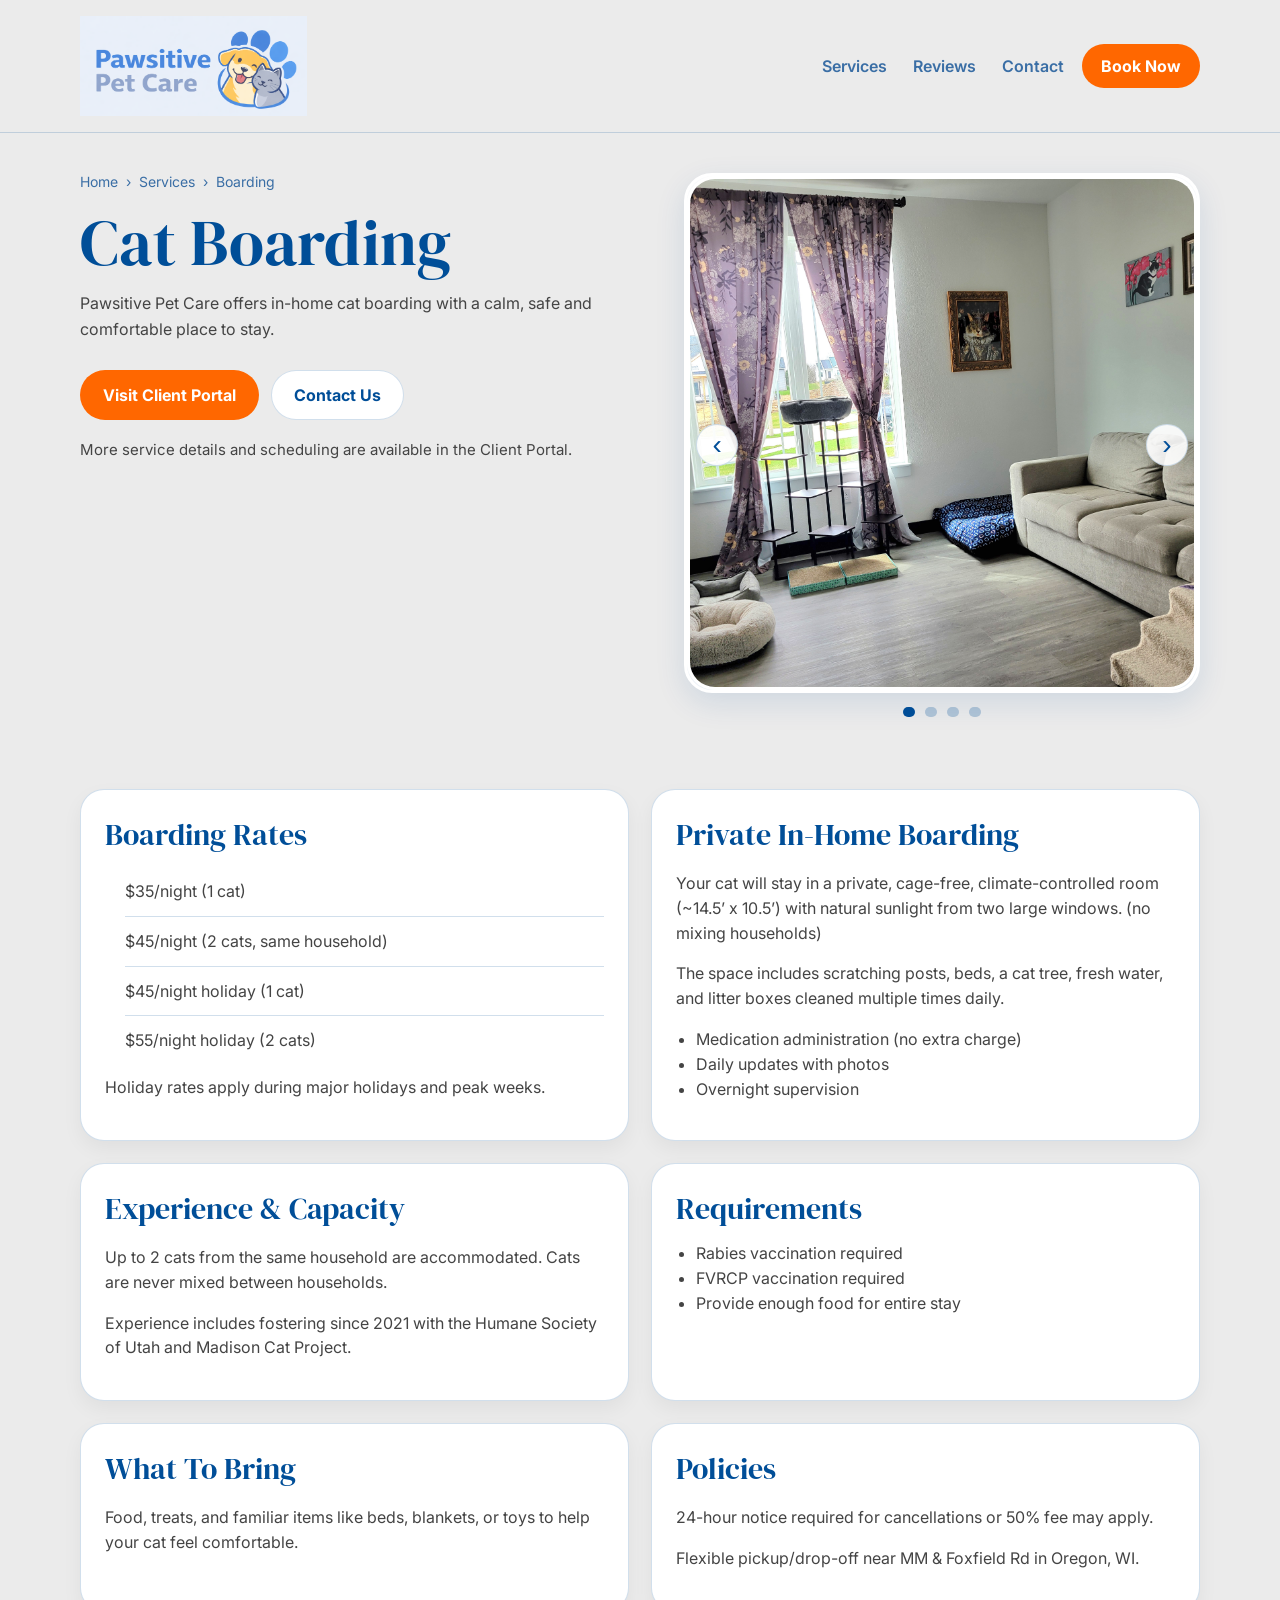
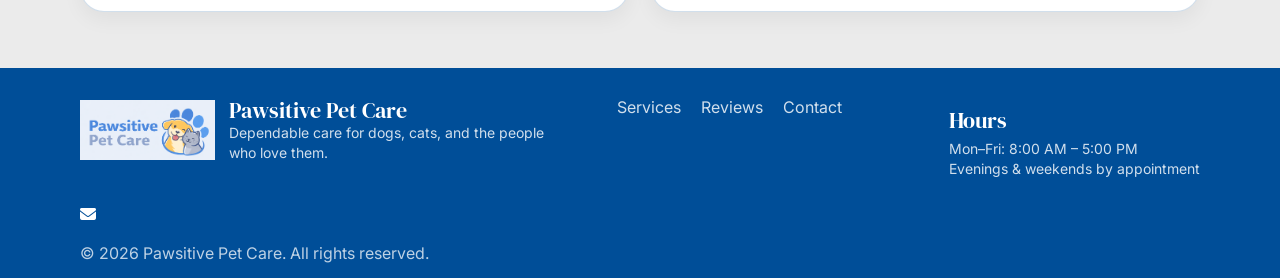
==== cat-boarding.html @ 3afc9ef5 "Update cat-boarding.html" ====
<!doctype html>
<html lang="en" class="no-js">
<head>
  <meta charset="utf-8" />
  <meta name="viewport" content="width=device-width, initial-scale=1" />
  <title>Boarding & Boarding | Pawsitive Pet Care</title>

  <script>
    window.BOOKING_URL = "https://www.timetopet.com/portal/pawsitivepetcarewi";
  </script>

  <meta name="description" content="Cat visits and in-home cat boarding in Oregon, WI. Private, cage-free boarding rooms with attentive care, daily updates, and flexible scheduling." />

  <link rel="preconnect" href="https://fonts.googleapis.com">
  <link rel="preconnect" href="https://fonts.gstatic.com" crossorigin>
  <link href="https://fonts.googleapis.com/css2?family=DM+Serif+Display&family=Inter:wght@400;500;600&display=swap" rel="stylesheet">

  <link rel="stylesheet" href="https://cdnjs.cloudflare.com/ajax/libs/font-awesome/6.5.0/css/all.min.css"/>
  <link rel="stylesheet" href="css/style.css" />
  <link rel="stylesheet" href="css/service-page.css" />
</head>

<body>

  <!-- HEADER -->
  <header class="site-header">
    <div class="container nav">
      <a class="brand" href="/index.html#hero">
        <img src="assets/logo4.png" class="logo" />
      </a>

      <nav class="nav-links">
        <a href="/index.html#services">Services</a>
        <a href="/index.html#reviews">Reviews</a>
        <a href="/index.html#contact">Contact</a>
      </nav>

      <div class="nav-actions">
        <a class="btn btn-primary" href="https://www.timetopet.com/portal/pawsitivepetcarewi" target="_blank">
          Book Now
        </a>
      </div>
    </div>
  </header>

  <!-- HERO -->
  <section class="page-hero">
    <div class="container service-page-grid">

      <div class="service-page-copy">
        <nav class="breadcrumb">
          <a href="/index.html">Home</a>
          <span>›</span>
          <a href="/index.html#services">Services</a>
          <span>›</span>
          <span>Boarding</span>
        </nav>

        <h1>Cat Boarding</h1>

        <p>
          Pawsitive Pet Care offers in-home cat boarding with a calm, safe and comfortable place to stay.
        </p>

        <div class="page-cta">
          <a class="btn btn-primary btn-lg" href="https://www.timetopet.com/portal/pawsitivepetcarewi" target="_blank">
            Visit Client Portal
          </a>
          <a class="btn btn-lg" href="/index.html#contact">
            Contact Us
          </a>
        </div>

        <p class="page-note">
          More service details and scheduling are available in the Client Portal.
        </p>
      </div>

      <div class="service-page-media">
  <div class="service-slider" id="catBoardingSlider">
    <div class="service-slides">
      <img src="assets/boarding1.jpg" alt="Private cat boarding room at Pawsitive Pet Care" class="slide active" />
      <img src="assets/boarding2.jpg" alt="Cat boarding setup with comfortable private space" class="slide" />
      <img src="assets/boarding3.jpg" alt="Cat boarding room with climbing and resting areas" class="slide" />
      <img src="assets/boarding4.jpg" alt="Safe in-home boarding environment for cats" class="slide" />
    </div>

    <button class="slider-btn prev" type="button" aria-label="Previous image">‹</button>
    <button class="slider-btn next" type="button" aria-label="Next image">›</button>

    <div class="slider-dots" aria-label="Gallery navigation">
      <button class="dot active" type="button" aria-label="Show image 1"></button>
      <button class="dot" type="button" aria-label="Show image 2"></button>
      <button class="dot" type="button" aria-label="Show image 3"></button>
      <button class="dot" type="button" aria-label="Show image 4"></button>
    </div>
  </div>
</div>

    </div>
  </section>

  <!-- DETAILS -->
  <section class="section" style="padding-top: 24px;">
    <div class="container">

      <div class="detail-grid">

        <article class="detail-card">
          <h2>Boarding Rates</h2>
          <ul class="price-list">
            <li>$35/night (1 cat)</li>
            <li>$45/night (2 cats, same household)</li>
            <li>$45/night holiday (1 cat)</li>
            <li>$55/night holiday (2 cats)</li>
          </ul>
          <p style="margin-top:10px;">
            Holiday rates apply during major holidays and peak weeks.
          </p>
        </article>

        <article class="detail-card">
          <h2>Private In-Home Boarding</h2>
          <p>
            Your cat will stay in a private, cage-free, climate-controlled room (~14.5’ x 10.5’) with natural sunlight from two large windows. (no mixing households)
          </p>
          <p>
            The space includes scratching posts, beds, a cat tree, fresh water, and litter boxes cleaned multiple times daily.
          </p>
          <ul>
            <li>Medication administration (no extra charge)</li>
            <li>Daily updates with photos</li>
            <li>Overnight supervision</li>
          </ul>
        </article>

        <article class="detail-card">
          <h2>Experience & Capacity</h2>
          <p>
            Up to 2 cats from the same household are accommodated. Cats are never mixed between households.
          </p>
          <p>
            Experience includes fostering since 2021 with the Humane Society of Utah and Madison Cat Project.
          </p>
        </article>

        <article class="detail-card">
          <h2>Requirements</h2>
          <ul>
            <li>Rabies vaccination required</li>
            <li>FVRCP vaccination required</li>
            <li>Provide enough food for entire stay</li>
          </ul>
        </article>

        <article class="detail-card">
          <h2>What To Bring</h2>
          <p>
            Food, treats, and familiar items like beds, blankets, or toys to help your cat feel comfortable.
          </p>
        </article>

        <article class="detail-card">
          <h2>Policies</h2>
          <p>
            24-hour notice required for cancellations or 50% fee may apply.
          </p>
          <p>
            Flexible pickup/drop-off near MM & Foxfield Rd in Oregon, WI.
          </p>
        </article>

      </div>

    </div>
  </section>

  <!-- FOOTER -->
  <footer class="footer">
  <div class="container footer-grid">

    <div class="footer-brand">
      <img src="assets/logo4.png" alt="Logo" class="logo small" />
      <div>
        <div class="footer-title">Pawsitive Pet Care</div>
        <div class="footer-tagline">
          Dependable care for dogs, cats, and the people who love them.
        </div>
      </div>
    </div>

    <div class="footer-links">
      <a href="#services">Services</a>
      <a href="#reviews">Reviews</a>
      <a href="#contact">Contact</a>
    </div>

    <div class="footer-hours">
      <div class="footer-title">Hours</div>
      <div class="footer-tagline">
        Mon–Fri: 8:00 AM – 5:00 PM<br />
        Evenings &amp; weekends by appointment
      </div>
    </div>

    <div class="footer-social">
      <a href="mailto:pawsitivepetcarewi@yahoo.com" aria-label="Email">
        <i class="fa-solid fa-envelope"></i>
      </a>
    </div>

  </div>

  <div class="container footer-bottom">
    <p>&copy; 2026 Pawsitive Pet Care. All rights reserved.</p>
  </div>
</footer>
<script>
  const slider = document.getElementById('catBoardingSlider');

  if (slider) {
    const slides = slider.querySelectorAll('.slide');
    const dots = slider.querySelectorAll('.dot');
    const prevBtn = slider.querySelector('.prev');
    const nextBtn = slider.querySelector('.next');
    let currentIndex = 0;
    let autoRotate;

    function showSlide(index) {
      slides.forEach((slide, i) => {
        slide.classList.toggle('active', i === index);
      });

      dots.forEach((dot, i) => {
        dot.classList.toggle('active', i === index);
      });

      currentIndex = index;
    }

    function nextSlide() {
      const nextIndex = (currentIndex + 1) % slides.length;
      showSlide(nextIndex);
    }

    function prevSlideFn() {
      const prevIndex = (currentIndex - 1 + slides.length) % slides.length;
      showSlide(prevIndex);
    }

    function startAutoRotate() {
      autoRotate = setInterval(nextSlide, 4000);
    }

    function resetAutoRotate() {
      clearInterval(autoRotate);
      startAutoRotate();
    }

    nextBtn.addEventListener('click', () => {
      nextSlide();
      resetAutoRotate();
    });

    prevBtn.addEventListener('click', () => {
      prevSlideFn();
      resetAutoRotate();
    });

    dots.forEach((dot, index) => {
      dot.addEventListener('click', () => {
        showSlide(index);
        resetAutoRotate();
      });
    });

    showSlide(0);
    startAutoRotate();
  }
</script>
</body>
</html>
---- css/style.css ----
:root{
  --bg: #EBEBEB;
  --text: #004E98;
  --muted: #3A6EA5;
  --line: rgba(0,78,152,.18);

  --btn: #FF6700;
  --btnText: #ffffff;

  --green: #EBEBEB;
  --blue: #3A6EA5;
  --lav: #C0C0C0;
  --sand: #ffffff;

  --radius: 28px;
  --radiusImg: 22px;

  --max: 1120px;

  --serif: "DM Serif Display", serif;
  --sans: "Inter", system-ui, -apple-system, Segoe UI, Roboto, Arial, sans-serif;
}

*{ box-sizing: border-box; }
html{ scroll-behavior: smooth; }
body{
  margin:0;
  background: var(--bg);
  color: #1f1f1f;
  font-family: var(--sans);
}

.container{
  width: min(var(--max), calc(100% - 48px));
  margin: 0 auto;
}

a{ color: inherit; }
img{ max-width: 100%; display:block; }

/* Header / Nav */
.site-header{
  position: sticky;
  top:0;
  z-index: 50;
  background: rgba(235,235,235,0.92);
  backdrop-filter: blur(8px);
  border-bottom: 1px solid var(--line);
}
.nav{
  display:flex;
  align-items:center;
  gap: 18px;
  padding: 16px 0;
}
.logo{ height: 100px; width:auto; }
.logo.small{ height: 60px; }

.nav-links{
  margin-left: auto;
  display:flex;
  gap: 26px;
  align-items:center;
}
.nav-links a{
  text-decoration:none;
  color: var(--muted);
  font-weight: 600;
}
.nav-links a.active,
.nav-links a:hover{
  color: var(--text);
  text-decoration: underline;
  text-underline-offset: 6px;
}

.nav-actions{
  display:flex;
  align-items:center;
  gap: 12px;
}
.btn{
  text-decoration:none;
  display:inline-flex;
  align-items:center;
  justify-content:center;
  padding: 11px 18px;
  border-radius: 999px;
  border: 1px solid var(--line);
  background: #ffffff;
  color: var(--text);
  font-weight: 700;
}
.btn-primary{
  background: var(--btn);
  color: var(--btnText);
  border-color: transparent;
}
.btn-primary:hover{
  box-shadow: 0 10px 24px rgba(255,103,0,.25);
}
.btn-lg{ padding: 14px 22px; }

.hamburger{
  display:none;
  margin-left: 6px;
  width: 44px;
  height: 44px;
  border-radius: 999px;
  border: 1px solid var(--line);
  background: #ffffff;
}
.hamburger span{
  display:block;
  width: 18px;
  height: 2px;
  background: var(--text);
  margin: 4px auto;
}

/* Mobile menu */
.mobile-menu{
  padding: 10px 0 18px;
  display:flex;
  gap: 10px;
  flex-direction: column;
}
.mobile-menu[hidden]{
  display: none !important;
}
.mobile-menu a{
  text-decoration:none;
  padding: 10px 0;
  border-bottom: 1px solid var(--line);
  color: var(--text);
}
.mobile-menu a.btn{
  border-bottom: none;
  padding: 11px 18px;
  width: fit-content;
}

/* Hero */
.hero{
  padding: 40px 0 12px;
}
.hero-grid{
  display:grid;
  grid-template-columns: 1.2fr 1fr;
  gap: 34px;
  align-items:center;
}
.hero-copy h1{
  font-family: var(--serif);
  font-weight: 400;
  letter-spacing: .5px;
  font-size: clamp(30px, 3.6vw, 50px);
  line-height: 1.05;
  margin: 0 0 16px;
  color: var(--text);
}
.hero-sub{
  max-width: 52ch;
  color: #444;
  font-size: 16px;
  margin: 0 0 20px;
}
.trust{
  margin: 22px 0 0;
  color: var(--muted);
  font-size: 14px;
}
.hero-media img{
  border-radius: var(--radius);
  width: 100%;
  height: auto;            /* let image size naturally */
  object-fit: contain;     /* NEVER crop */
  box-shadow: 0 10px 30px rgba(0,78,152,.12);
  border: 3px solid #ffffff;
}

/* Sections */
.section{
  padding: 56px 0;
}
.section-title{
  font-family: var(--serif);
  font-weight: 400;
  text-align:center;
  font-size: clamp(34px, 4vw, 56px);
  margin: 0 0 26px;
  color: var(--text);
}
.section-subtitle{
  text-align:center;
  margin: -10px auto 34px;
  max-width: 60ch;
  color: #4e4e4e;
}

.card-grid{
  display:grid;
  gap: 22px;
}
.card-grid-3{ grid-template-columns: repeat(3, minmax(0, 1fr)); }
.card-grid-4{ grid-template-columns: repeat(4, minmax(0, 1fr)); }

.card{
  border-radius: var(--radius);
  padding: 26px;
  min-height: 320px;
  display:flex;
  flex-direction: column;
  gap: 12px;
  border: 1px solid rgba(0,78,152,.10);
  box-shadow: 0 8px 20px rgba(0,0,0,.05);
}
.card-img{
  border-radius: var(--radiusImg);
  width: 100%;
  height: 210px;
  object-fit: cover;
  margin-bottom: 6px;
}
.card h3{
  font-family: var(--serif);
  font-weight: 400;
  font-size: 28px;
  margin: 0;
  color: var(--text);
}
.card p{
  margin: 0;
  color: #444;
  line-height: 1.45;
}

/* Updated card colors: same class names, better tinting */
.pastel-green{ background: #F4F1E8; }     /* warm light neutral */
.pastel-blue{ background: #E7F0FA; }      /* soft blue */
.pastel-lavender{ background: #E8E3F4; }  /* soft blue-gray/lavender */
.pastel-sand{ background: #3A6EA5; }      /* bold accent card */

.pastel-sand h3,
.pastel-sand p{
  color: #ffffff;
}

/* Features */
.feature-top{
  height: 210px;
  display:flex;
  align-items:center;
  justify-content:center;
}
.feature-img{
  width: 100%;
  height: 210px;
  object-fit: cover;
  border-radius: var(--radiusImg);
}

/* Reviews */
.review{ min-height: 220px; }
.review-head{
  display:flex;
  align-items:center;
  gap: 14px;
}
.avatar{
  width: 56px;
  height: 56px;
  border-radius: 999px;
  border: 2px solid rgba(0,78,152,.25);
  object-fit: cover;
}
.review-text{ margin-top: 6px; }

/* Contact */
.section-book{ 
  padding-bottom: 70px;
}
.contact-grid{
  display:grid;
  grid-template-columns: repeat(3, minmax(0, 1fr));
  gap: 18px;
  margin-top: 22px;
}
.contact-tile{
  background: #ffffff;
  border: 1px solid var(--line);
  border-radius: 18px;
  padding: 26px;
  text-align:center;
}
.contact-tile h3{
  letter-spacing: .06em;
  font-size: 14px;
  margin: 0 0 10px;
  color: var(--text);
}
.contact-tile a,
.contact-tile p{
  color: var(--muted);
  margin: 0;
  text-decoration:none;
}

/* Footer */
.footer{
  border-top: 1px solid var(--line);
  padding: 28px 0 14px;
  background: #004E98;
  color: #ffffff;
}

.footer-grid{
  display: grid;
  grid-template-columns: 1.6fr 1fr 1fr;
  gap: 24px;
  align-items: start;
}

.footer-brand{
  display: flex;
  align-items: center;
  gap: 14px;
  min-width: 0;
}

.footer-brand .logo.small{
  width: 135px;
  height: auto;
  flex-shrink: 0;
}

.footer-brand > div{
  min-width: 0;
}

.footer-title{
  font-family: var(--serif);
  font-size: 22px;
  line-height: 1.2;
}

.footer-tagline{
  color: rgba(255,255,255,.82);
  font-size: 14px;
  line-height: 1.45;
}

.footer-links{
  display: flex;
  justify-content: center;
  align-items: flex-start;
  gap: 20px;
  flex-wrap: wrap;
}

.footer-links a{
  text-decoration: none;
  color: rgba(255,255,255,.82);
}

.footer-links a:hover{
  color: #ffffff;
  text-decoration: underline;
  text-underline-offset: 6px;
}

.footer-hours{
  justify-self: end;
  text-align: left;
}

.footer-hours .footer-title{
  margin-bottom: 6px;
}

.footer-bottom{
  padding-top: 18px;
  color: rgba(255,255,255,.74);
}

.footer-bottom p{
  margin: 0;
  line-height: 1.4;
}

/* Responsive */
@media (max-width: 980px){
  .hero-grid{ grid-template-columns: 1fr; }
  .hero-media img{ aspect-ratio: 16/10; }
  .card-grid-4{ grid-template-columns: repeat(2, minmax(0, 1fr)); }
  .card-grid-3{ grid-template-columns: 1fr; }

  .footer-grid{
    grid-template-columns: 1fr;
    gap: 20px;
    text-align: left;
  }

  .footer-brand{
    justify-content: flex-start;
    align-items: flex-start;
  }

  .footer-links{
    justify-content: flex-start;
  }

  .footer-hours{
    justify-self: start;
    text-align: left;
  }
}

@media (max-width: 760px){
  .nav-links{ display:none; }
  .hamburger{ display:block; margin-left:auto; }
  .nav-actions{ display:none; }
  .contact-grid{ grid-template-columns: 1fr; }

  .footer{
    padding: 24px 0 14px;
  }

  .footer-brand{
    gap: 12px;
  }

  .footer-brand .logo.small{
    width: 110px;
  }

  .footer-title{
    font-size: 20px;
  }

  .footer-tagline{
    font-size: 15px;
  }

  .footer-links{
    gap: 16px;
  }
}

/* =========================
   Motion: reveal on scroll
   ========================= */
.reveal {
  opacity: 0;
  transform: translateY(18px);
  transition: opacity 700ms ease, transform 700ms ease;
  transition-delay: var(--delay, 0ms);
  will-change: opacity, transform;
}

.reveal.is-visible {
  opacity: 1;
  transform: translateY(0);
}

/* Variations */
.reveal--left { transform: translateX(-18px); }
.reveal--right { transform: translateX(18px); }
.reveal--scale { transform: scale(0.98); }

.reveal--left.is-visible,
.reveal--right.is-visible,
.reveal--scale.is-visible {
  transform: none;
}

/* Hero entrance */
.hero-animate {
  opacity: 0;
  transform: translateY(14px);
  animation: heroIn 700ms ease forwards;
}

.hero-animate.delay-1 { animation-delay: 120ms; }
.hero-animate.delay-2 { animation-delay: 220ms; }
.hero-animate.delay-3 { animation-delay: 320ms; }

@keyframes heroIn {
  to { opacity: 1; transform: translateY(0); }
}

/* Micro-interactions */
.btn, .card, .footer-social a {
  transition: transform 180ms ease, box-shadow 180ms ease, border-color 180ms ease;
}

.btn:hover { transform: translateY(-2px); }

.card:hover {
  transform: translateY(-4px);
  box-shadow: 0 16px 36px rgba(0,78,152,.10);
}

/* Subtle image zoom on hover */
.card-img, .feature-img, .hero-media img {
  transition: transform 300ms ease;
}
.card:hover .card-img,
.card:hover .feature-img {
  transform: scale(1.02);
}

/* Safety: if JS doesn't run, don't hide content forever */
html.no-js .reveal {
  opacity: 1;
  transform: none;
}

/* Respect reduced motion */
@media (prefers-reduced-motion: reduce) {
  html { scroll-behavior: auto; }
  .reveal, .hero-animate, .btn, .card, .card-img, .feature-img, .hero-media img {
    transition: none !important;
    animation: none !important;
    transform: none !important;
    opacity: 1 !important;
  }
}
.contact-form{
  margin-top: 28px;
  background: #ffffff;
  border: 1px solid var(--line);
  border-radius: 24px;
  padding: 28px;
  box-shadow: 0 8px 20px rgba(0,0,0,.05);
}

.form-row{
  display:grid;
  grid-template-columns: repeat(2, minmax(0, 1fr));
  gap: 18px;
  margin-bottom: 18px;
}

.form-field{
  display:flex;
  flex-direction: column;
  gap: 8px;
}

.form-field label{
  font-weight: 600;
  color: var(--text);
}

.form-field input,
.form-field select,
.form-field textarea{
  width: 100%;
  border: 1px solid var(--line);
  border-radius: 16px;
  padding: 14px 16px;
  font: inherit;
  background: #ffffff;
  color: #1f1f1f;
}

.form-field textarea{
  resize: vertical;
}

@media (max-width: 760px){
  .form-row{
    grid-template-columns: 1fr;
  }
}
.contact-tile a.btn{
  color: #ffffff;
}
.footer-hours {
  margin-top: 10px;
}
---- css/service-page.css ----
.page-hero{
  padding: 40px 0 20px;
}

.breadcrumb{
  display:flex;
  flex-wrap:wrap;
  gap:8px;
  align-items:center;
  color: var(--muted);
  font-size: 14px;
  margin-bottom: 20px;
}

.breadcrumb a{
  text-decoration:none;
  color: var(--muted);
}

.breadcrumb a:hover{
  color: var(--text);
  text-decoration: underline;
  text-underline-offset: 4px;
}

.service-page-grid{
  display:grid;
  grid-template-columns: 1.05fr .95fr;
  gap: 34px;
  align-items:start;
}

.service-page-copy h1{
  font-family: var(--serif);
  font-weight: 400;
  letter-spacing: .3px;
  font-size: clamp(38px, 5vw, 64px);
  line-height: 1.02;
  margin: 0 0 16px;
  color: var(--text);
}

.service-page-copy p{
  color:#444;
  line-height:1.6;
}

.service-page-media img{
  width:100%;
  border-radius: var(--radius);
  object-fit: cover;
  box-shadow: 0 10px 30px rgba(0,78,152,.12);
  border: 3px solid #ffffff;
}

.detail-grid{
  display:grid;
  grid-template-columns: repeat(2, minmax(0, 1fr));
  gap: 22px;
  margin-top: 28px;
}

.detail-card{
  background:#ffffff;
  border:1px solid var(--line);
  border-radius: 24px;
  padding: 24px;
  box-shadow: 0 8px 20px rgba(0,0,0,.05);
}

.detail-card h2{
  font-family: var(--serif);
  font-weight: 400;
  font-size: 30px;
  margin: 0 0 12px;
  color: var(--text);
}

.detail-card p,
.detail-card li{
  color:#444;
  line-height:1.55;
}

.detail-card ul{
  margin: 12px 0 0;
  padding-left: 20px;
}

.price-list{
  margin: 0;
  padding: 0;
  list-style: none;
}

.price-list li{
  padding: 12px 0;
  border-bottom: 1px solid var(--line);
}

.price-list li:last-child{
  border-bottom: none;
}

.page-cta{
  margin-top: 28px;
  display:flex;
  flex-wrap:wrap;
  gap: 12px;
  align-items:center;
}

.page-note{
  margin-top: 18px;
  color: var(--muted);
  font-size: 15px;
}

@media (max-width: 980px){
  .service-page-grid,
  .detail-grid{
    grid-template-columns: 1fr;
  }
}
.service-inline-image{
  margin-top: 22px;
}

.service-inline-image img{
  width: 100%;
  border-radius: var(--radius);
  object-fit: cover;
  box-shadow: 0 10px 30px rgba(0,78,152,.12);
  border: 3px solid #ffffff;
}
.service-slider{
  position: relative;
  width: 100%;
}

.service-slides{
  position: relative;
  width: 100%;
  aspect-ratio: 4 / 5;
  max-height: 520px;
  overflow: hidden;
  border-radius: var(--radius);
  box-shadow: 0 10px 30px rgba(0,78,152,.12);
  border: 3px solid #ffffff;
  background: #ffffff;
}

.service-slides .slide{
  position: absolute;
  inset: 0;
  width: 100%;
  height: 100%;
  object-fit: cover;
  opacity: 0;
  transition: opacity 300ms ease;
}

.service-slides .slide.active{
  opacity: 1;
}

.slider-btn{
  position: absolute;
  top: 50%;
  transform: translateY(-50%);
  width: 42px;
  height: 42px;
  border: 1px solid var(--line);
  border-radius: 999px;
  background: rgba(255,255,255,.9);
  color: var(--text);
  font-size: 28px;
  line-height: 1;
  display: grid;
  place-items: center;
  cursor: pointer;
  z-index: 2;
}

.slider-btn.prev{ left: 12px; }
.slider-btn.next{ right: 12px; }

.slider-dots{
  display: flex;
  justify-content: center;
  gap: 10px;
  margin-top: 14px;
}

.slider-dots .dot{
  width: 10px;
  height: 10px;
  border-radius: 999px;
  border: none;
  background: rgba(0,78,152,.25);
  cursor: pointer;
}

.slider-dots .dot.active{
  background: var(--text);
}

@media (prefers-reduced-motion: reduce){
  .service-slides .slide{
    transition: none;
  }
}
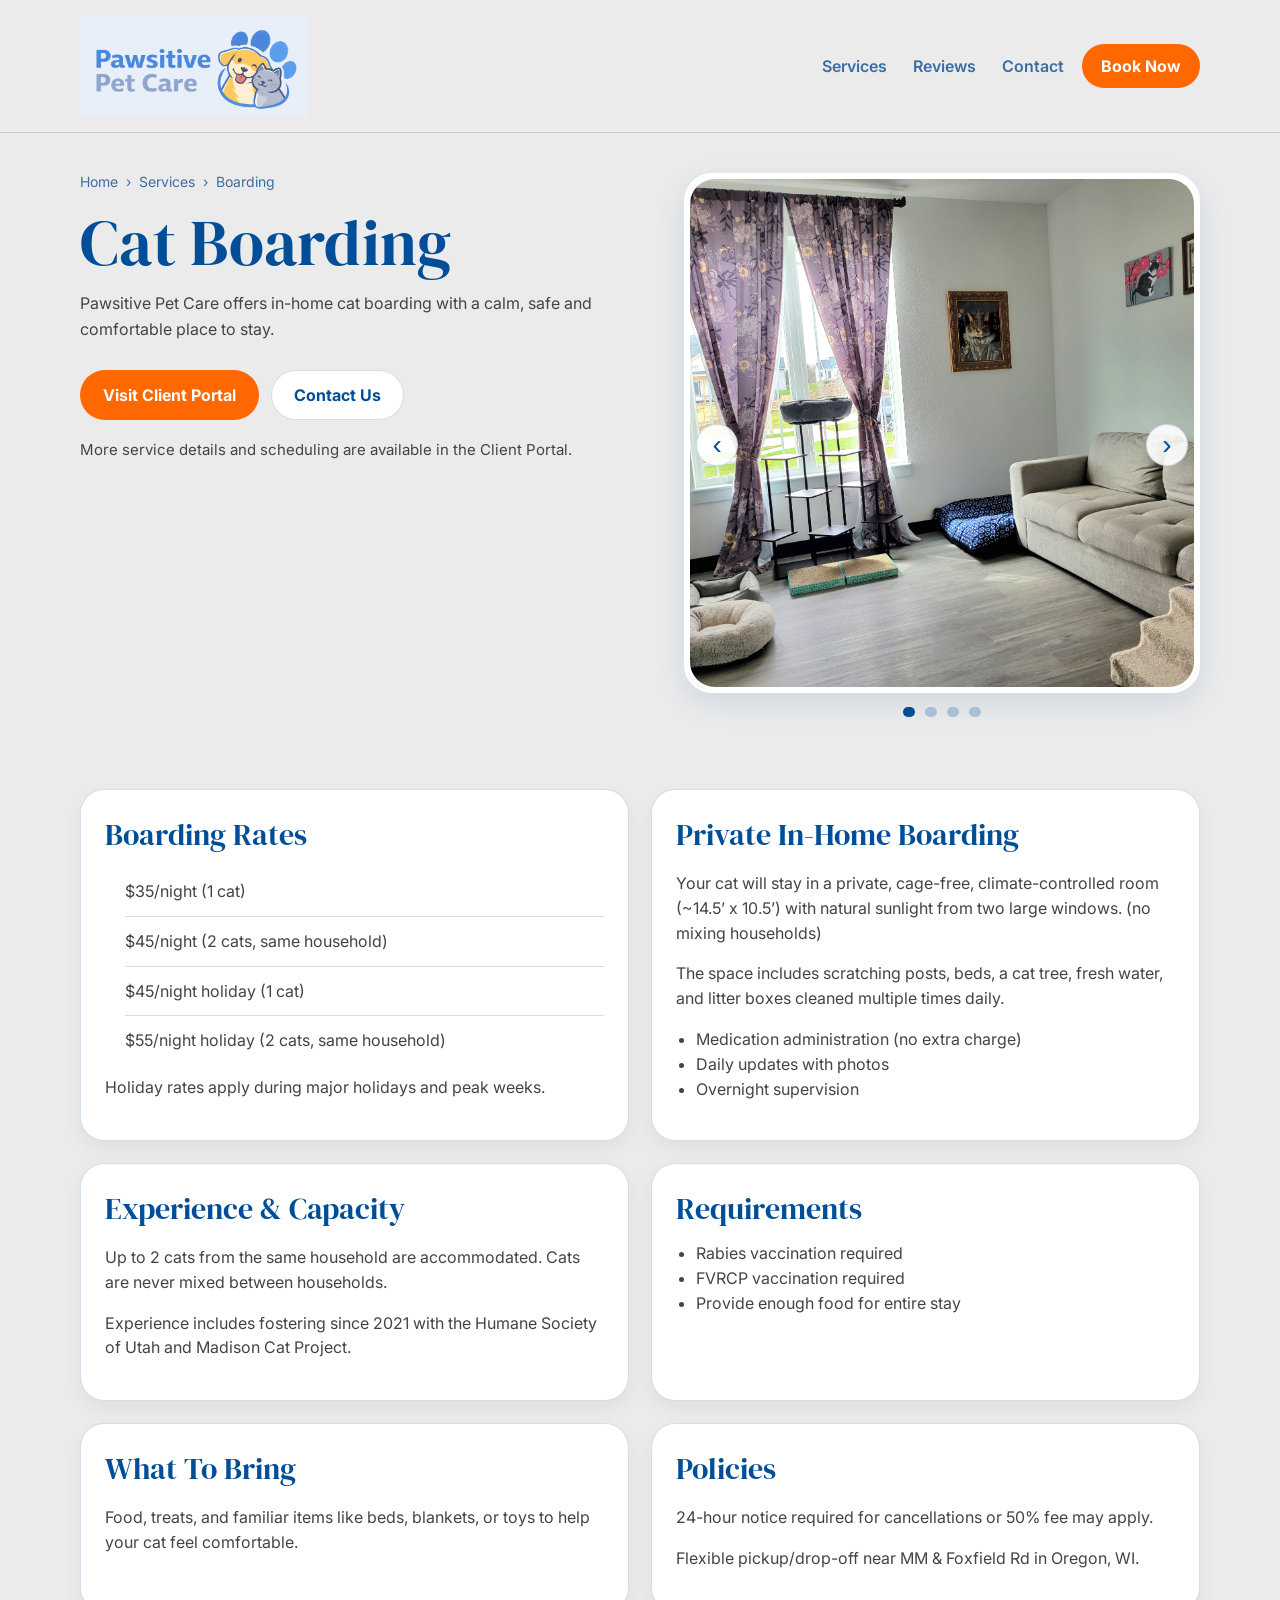
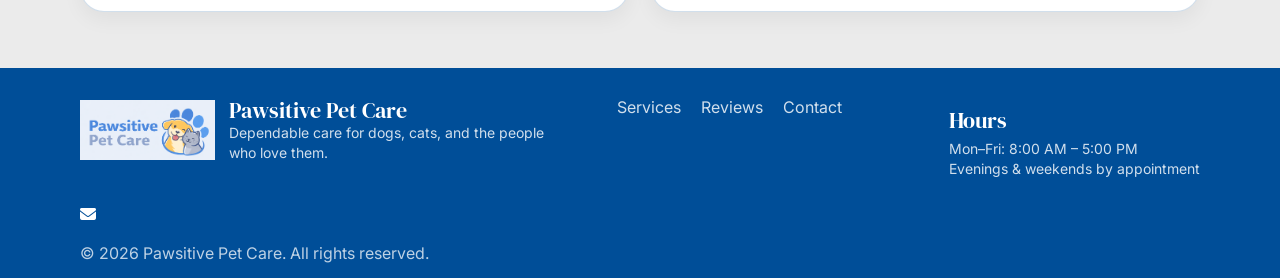
==== commit cdb88e14: "Update cat-boarding.html" ====
--- a/cat-boarding.html
+++ b/cat-boarding.html
@@ -112,7 +112,7 @@
             <li>$35/night (1 cat)</li>
             <li>$45/night (2 cats, same household)</li>
             <li>$45/night holiday (1 cat)</li>
-            <li>$55/night holiday (2 cats)</li>
+            <li>$55/night holiday (2 cats, same household)</li>
           </ul>
           <p style="margin-top:10px;">
             Holiday rates apply during major holidays and peak weeks.
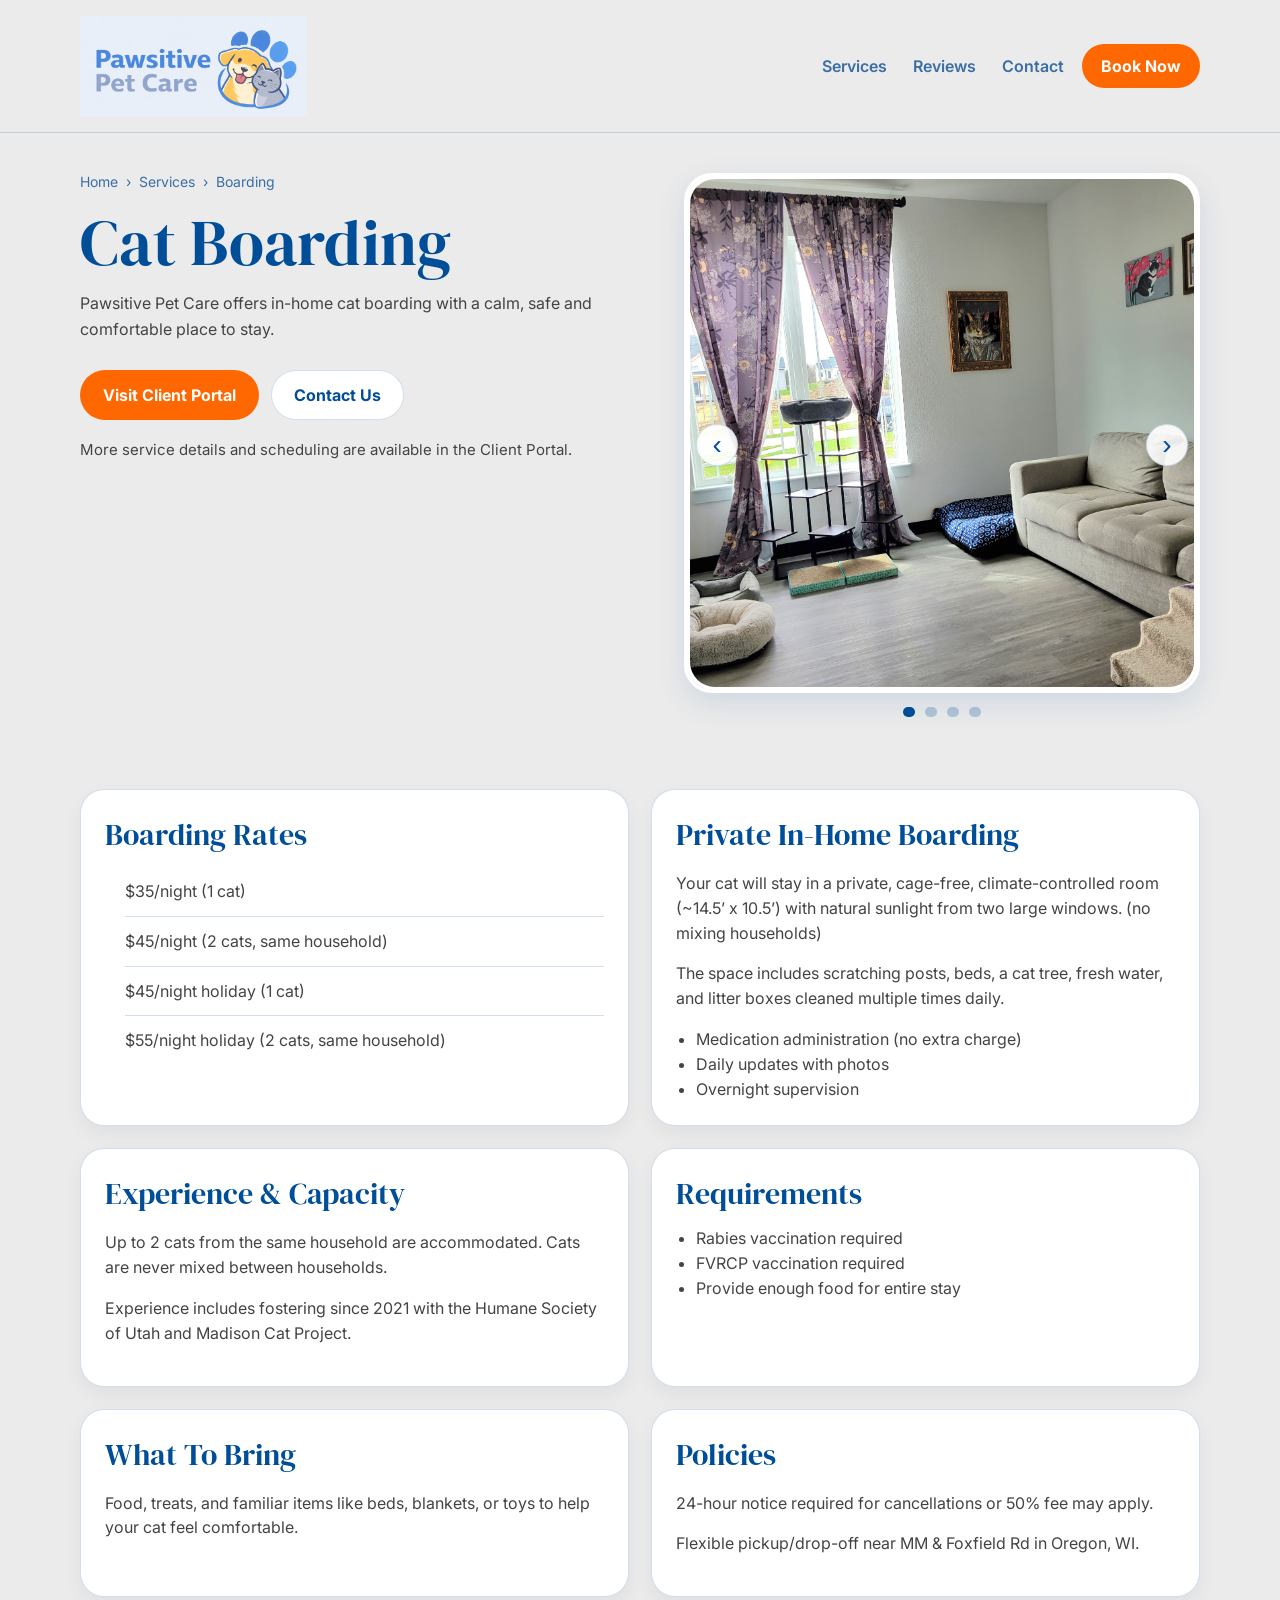
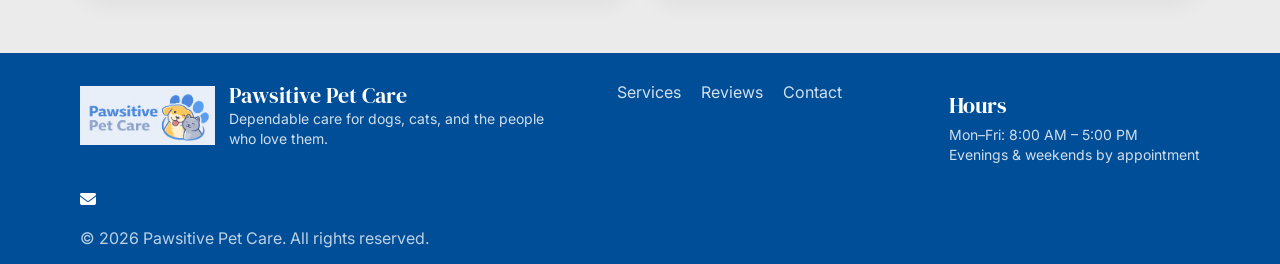
==== commit 21847e17: "Update cat-boarding.html" ====
--- a/cat-boarding.html
+++ b/cat-boarding.html
@@ -114,9 +114,6 @@
             <li>$45/night holiday (1 cat)</li>
             <li>$55/night holiday (2 cats, same household)</li>
           </ul>
-          <p style="margin-top:10px;">
-            Holiday rates apply during major holidays and peak weeks.
-          </p>
         </article>
 
         <article class="detail-card">
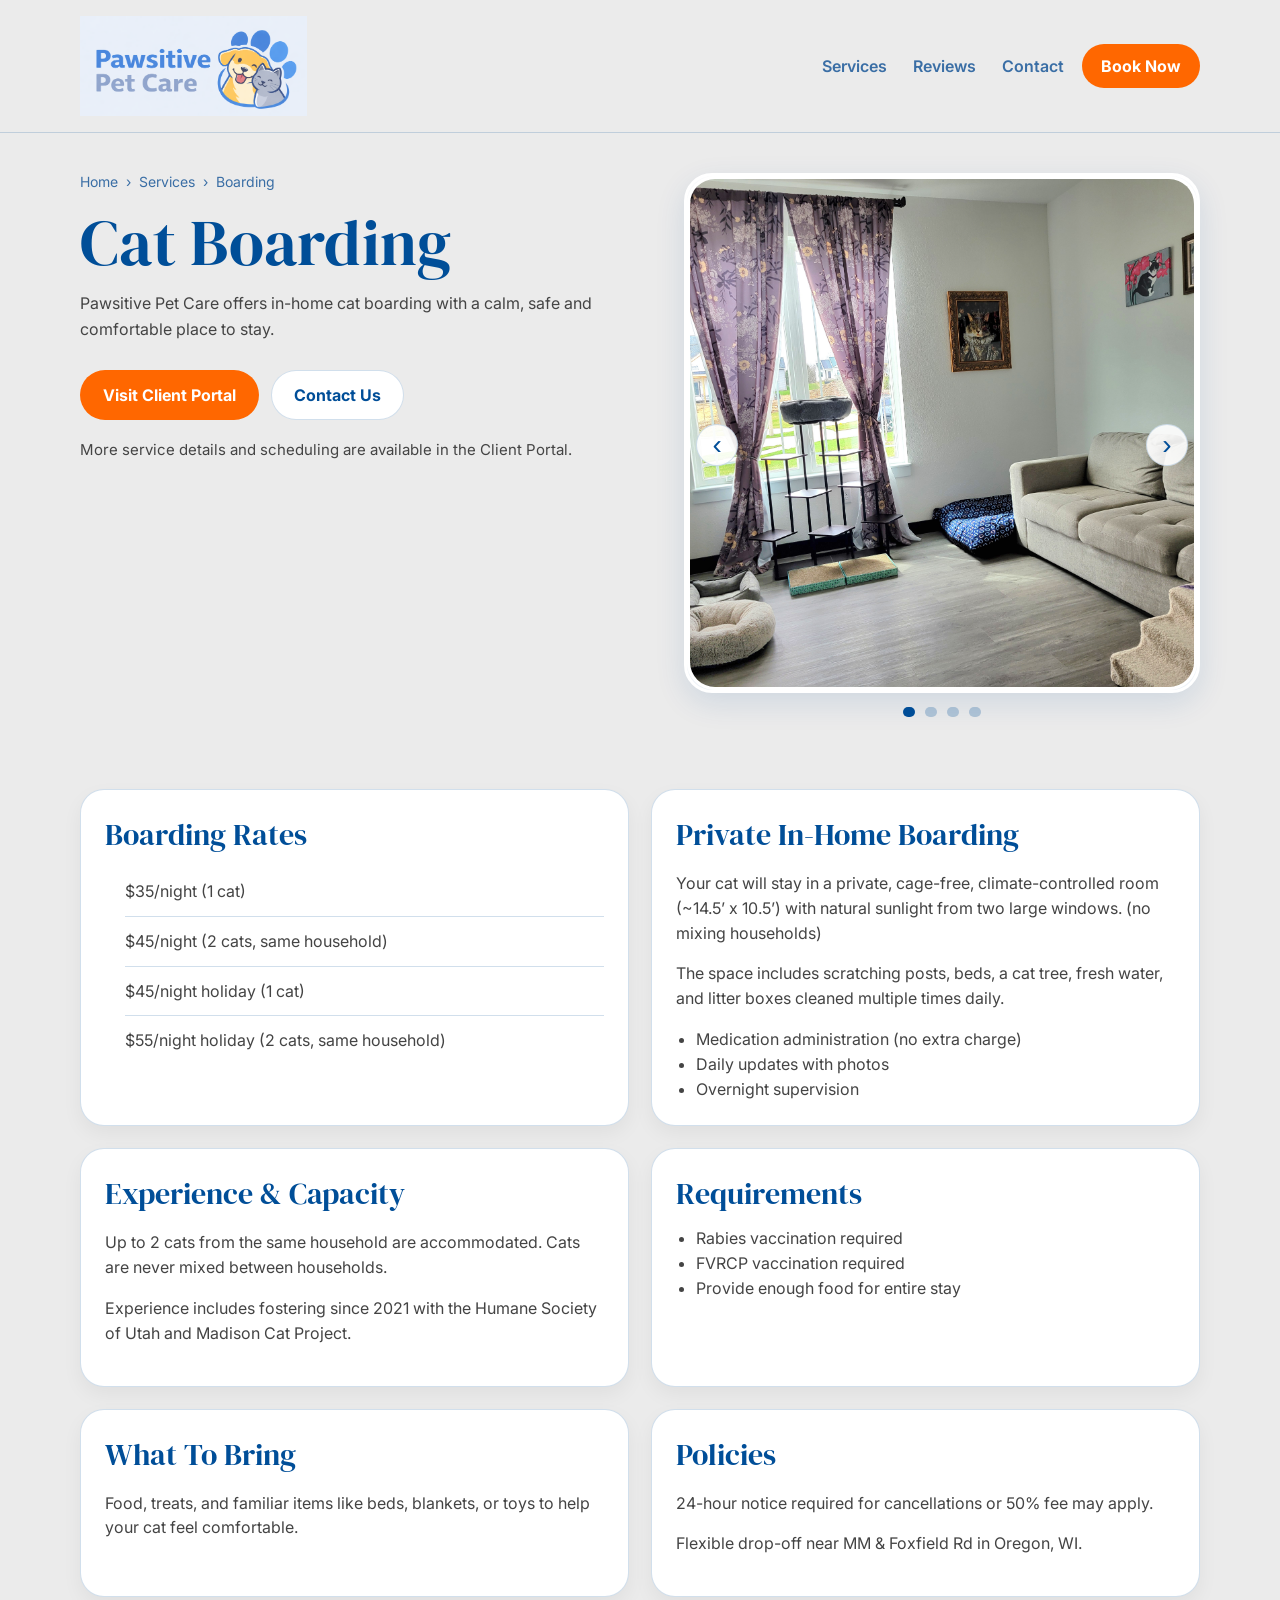
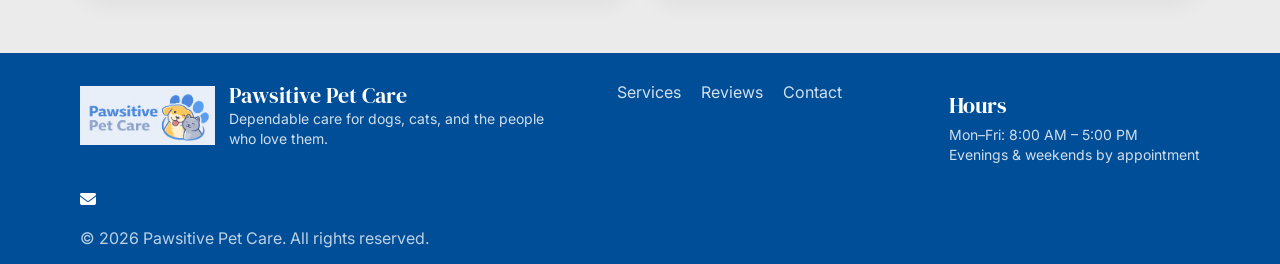
==== commit 245281bf: "Update cat-boarding.html" ====
--- a/cat-boarding.html
+++ b/cat-boarding.html
@@ -163,7 +163,7 @@
             24-hour notice required for cancellations or 50% fee may apply.
           </p>
           <p>
-            Flexible pickup/drop-off near MM & Foxfield Rd in Oregon, WI.
+            Flexible drop-off near MM & Foxfield Rd in Oregon, WI.
           </p>
         </article>
 
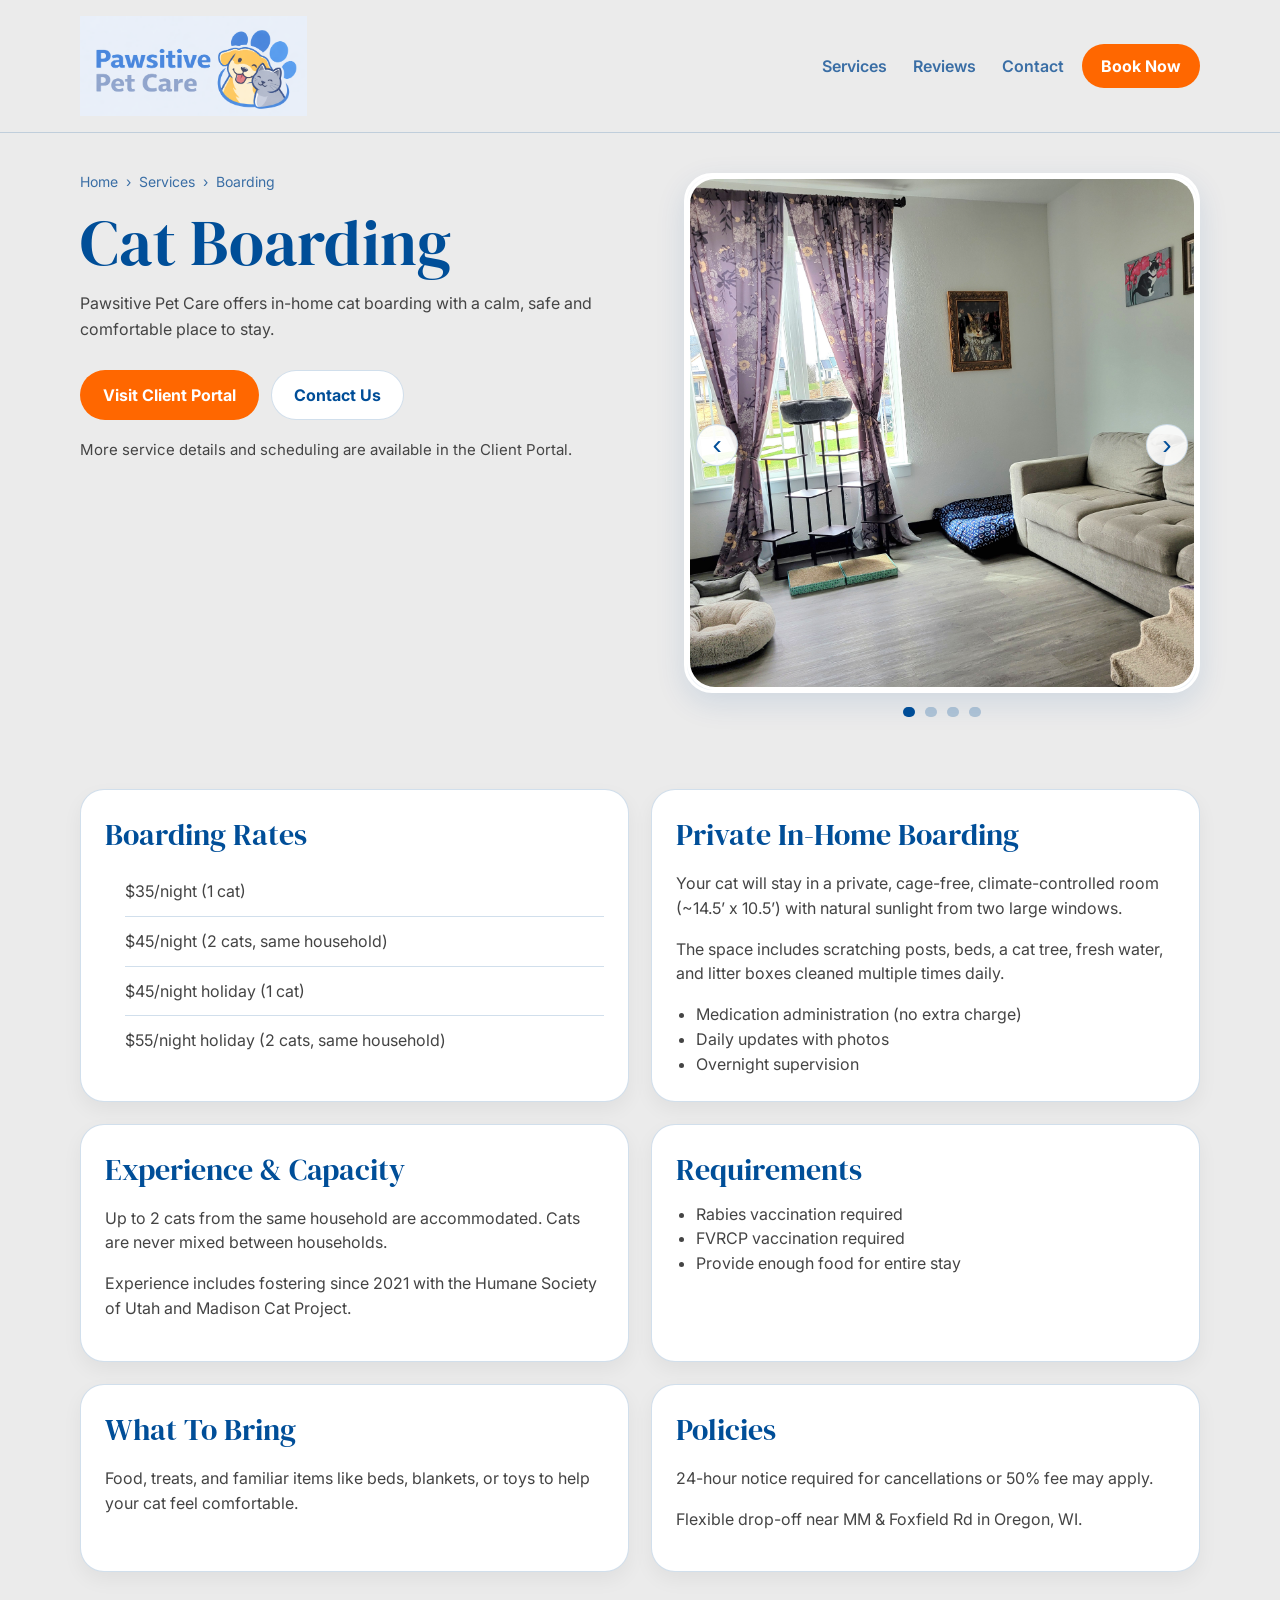
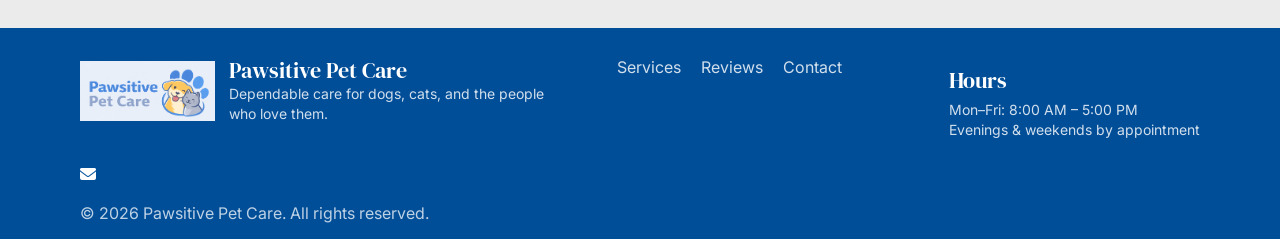
==== commit 9357f0ca: "Update cat-boarding.html" ====
--- a/cat-boarding.html
+++ b/cat-boarding.html
@@ -119,7 +119,7 @@
         <article class="detail-card">
           <h2>Private In-Home Boarding</h2>
           <p>
-            Your cat will stay in a private, cage-free, climate-controlled room (~14.5’ x 10.5’) with natural sunlight from two large windows. (no mixing households)
+            Your cat will stay in a private, cage-free, climate-controlled room (~14.5’ x 10.5’) with natural sunlight from two large windows.
           </p>
           <p>
             The space includes scratching posts, beds, a cat tree, fresh water, and litter boxes cleaned multiple times daily.
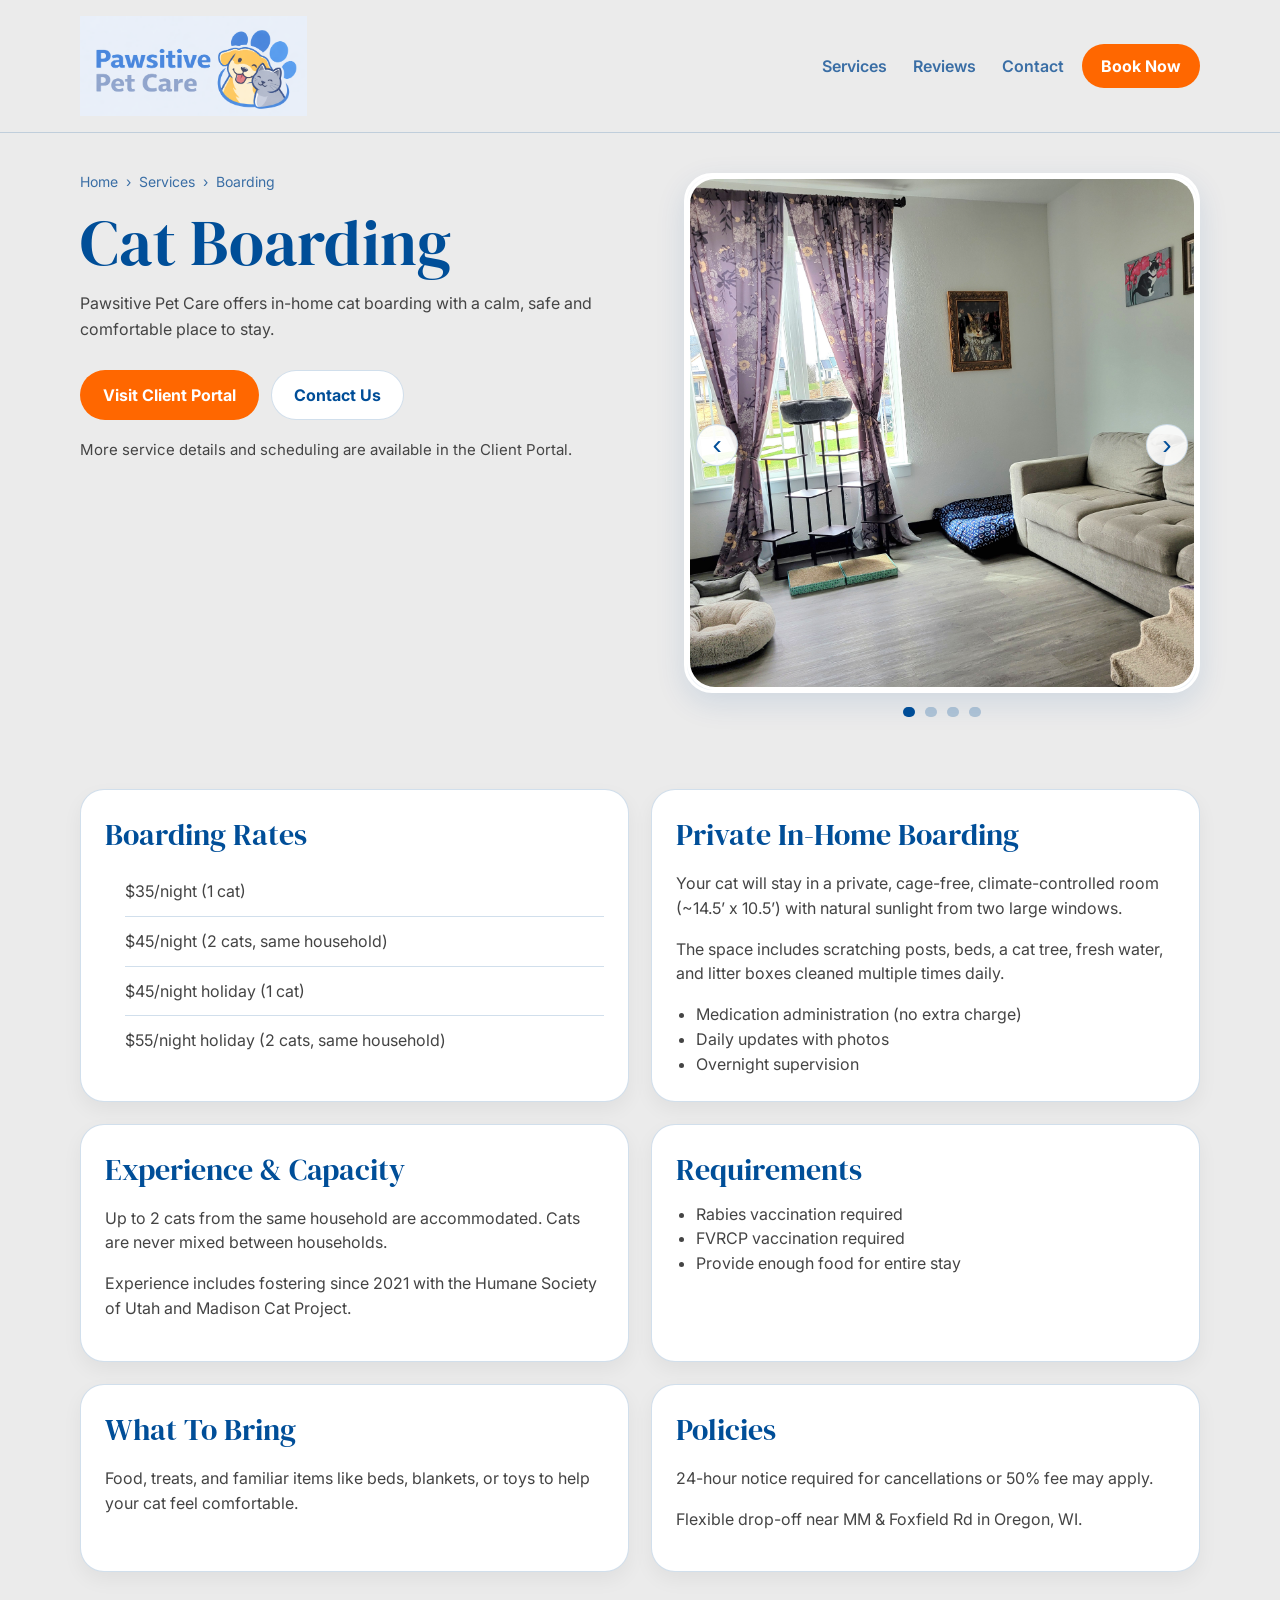
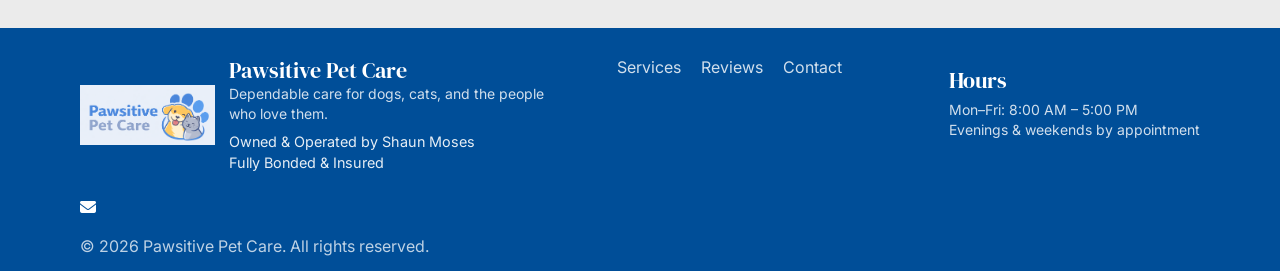
==== commit 3e09199a: "Update cat-boarding.html" ====
--- a/cat-boarding.html
+++ b/cat-boarding.html
@@ -1,6 +1,15 @@
 <!doctype html>
 <html lang="en" class="no-js">
 <head>
+  <!-- Google tag (gtag.js) -->
+<script async src="https://www.googletagmanager.com/gtag/js?id=G-B3KC7XHPJF"></script>
+<script>
+  window.dataLayer = window.dataLayer || [];
+  function gtag(){dataLayer.push(arguments);}
+  gtag('js', new Date());
+
+  gtag('config', 'G-B3KC7XHPJF');
+</script>
   <meta charset="utf-8" />
   <meta name="viewport" content="width=device-width, initial-scale=1" />
   <title>Boarding & Boarding | Pawsitive Pet Care</title>
@@ -183,6 +192,10 @@
         <div class="footer-tagline">
           Dependable care for dogs, cats, and the people who love them.
         </div>
+        <div class="footer-owner">
+          Owned &amp; Operated by Shaun Moses<br>
+          Fully Bonded &amp; Insured
+        </div>
       </div>
     </div>
 
--- a/css/style.css
+++ b/css/style.css
@@ -414,6 +414,12 @@
     justify-self: start;
     text-align: left;
   }
+}
+.footer-owner {
+  margin-top: 0.5rem;
+  font-size: 0.9rem;
+  opacity: 0.9;
+  line-height: 1.4;
 }
 
 @media (max-width: 760px){
